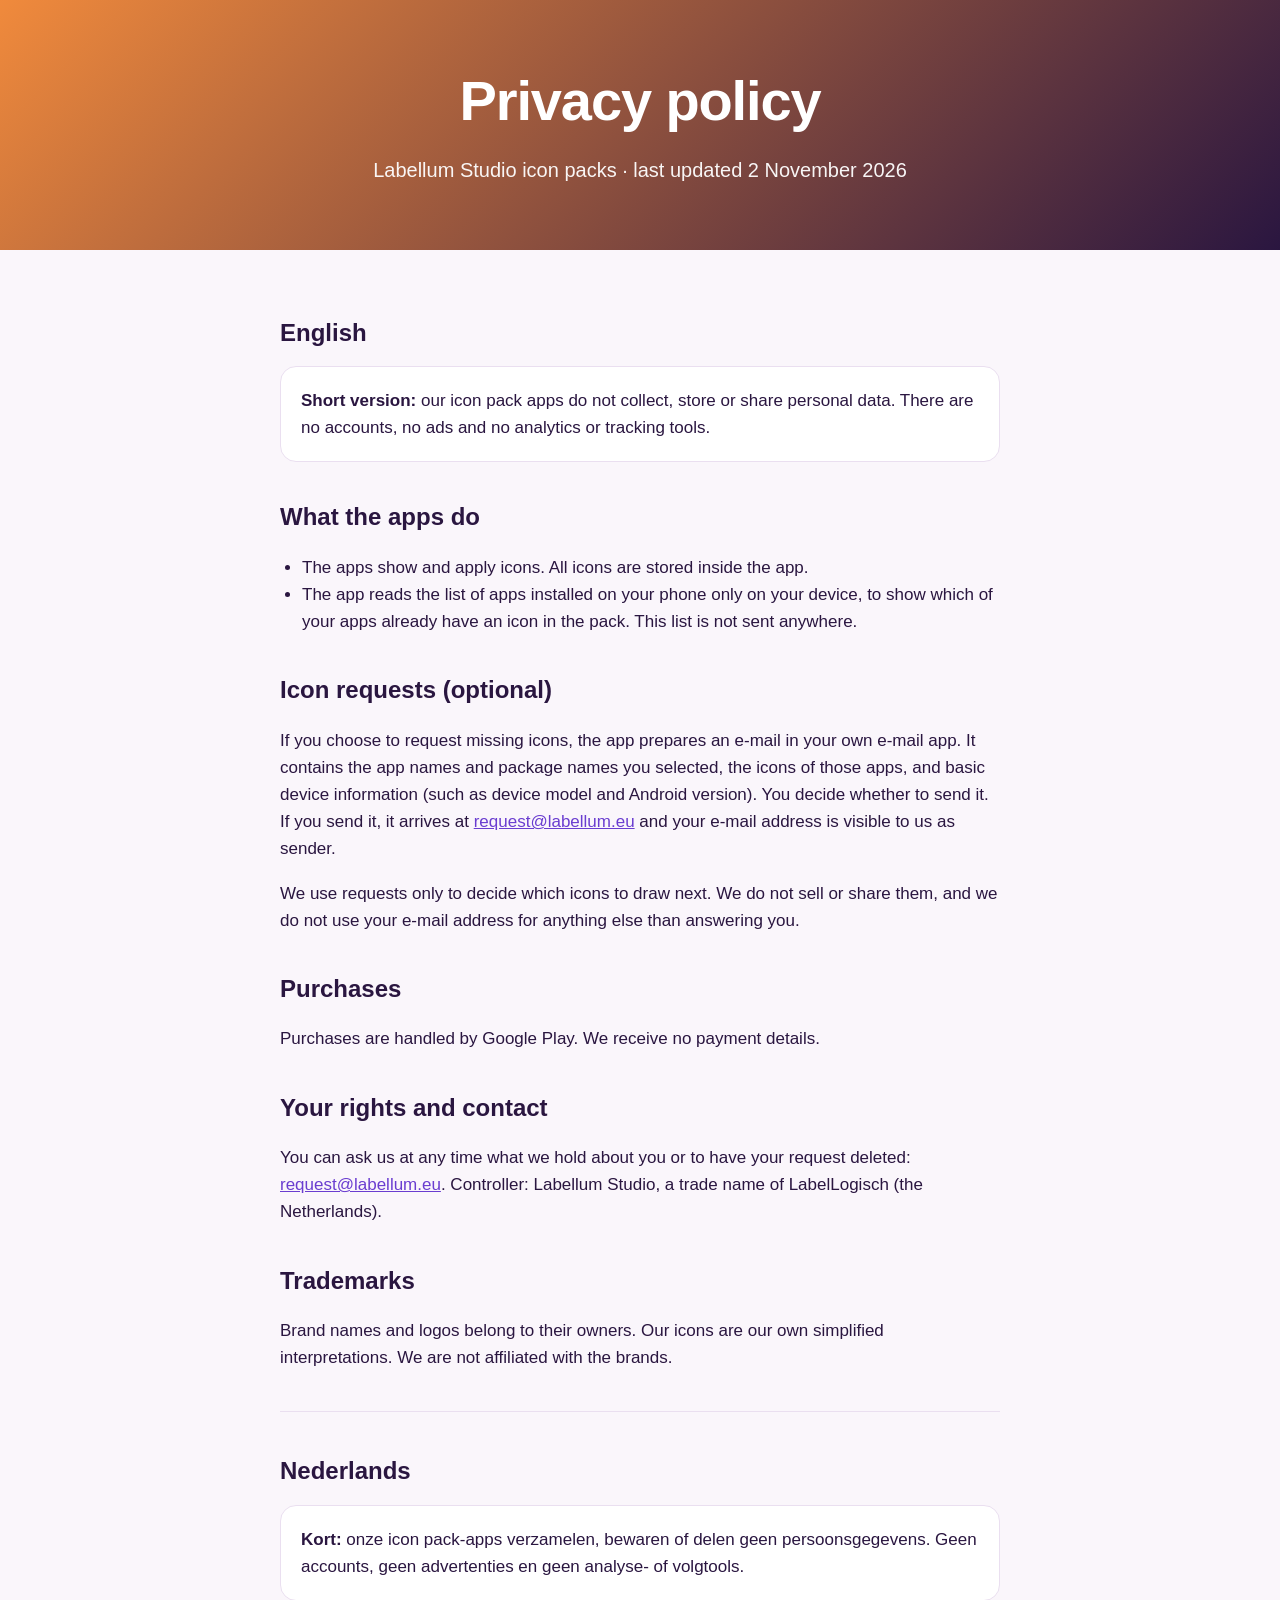
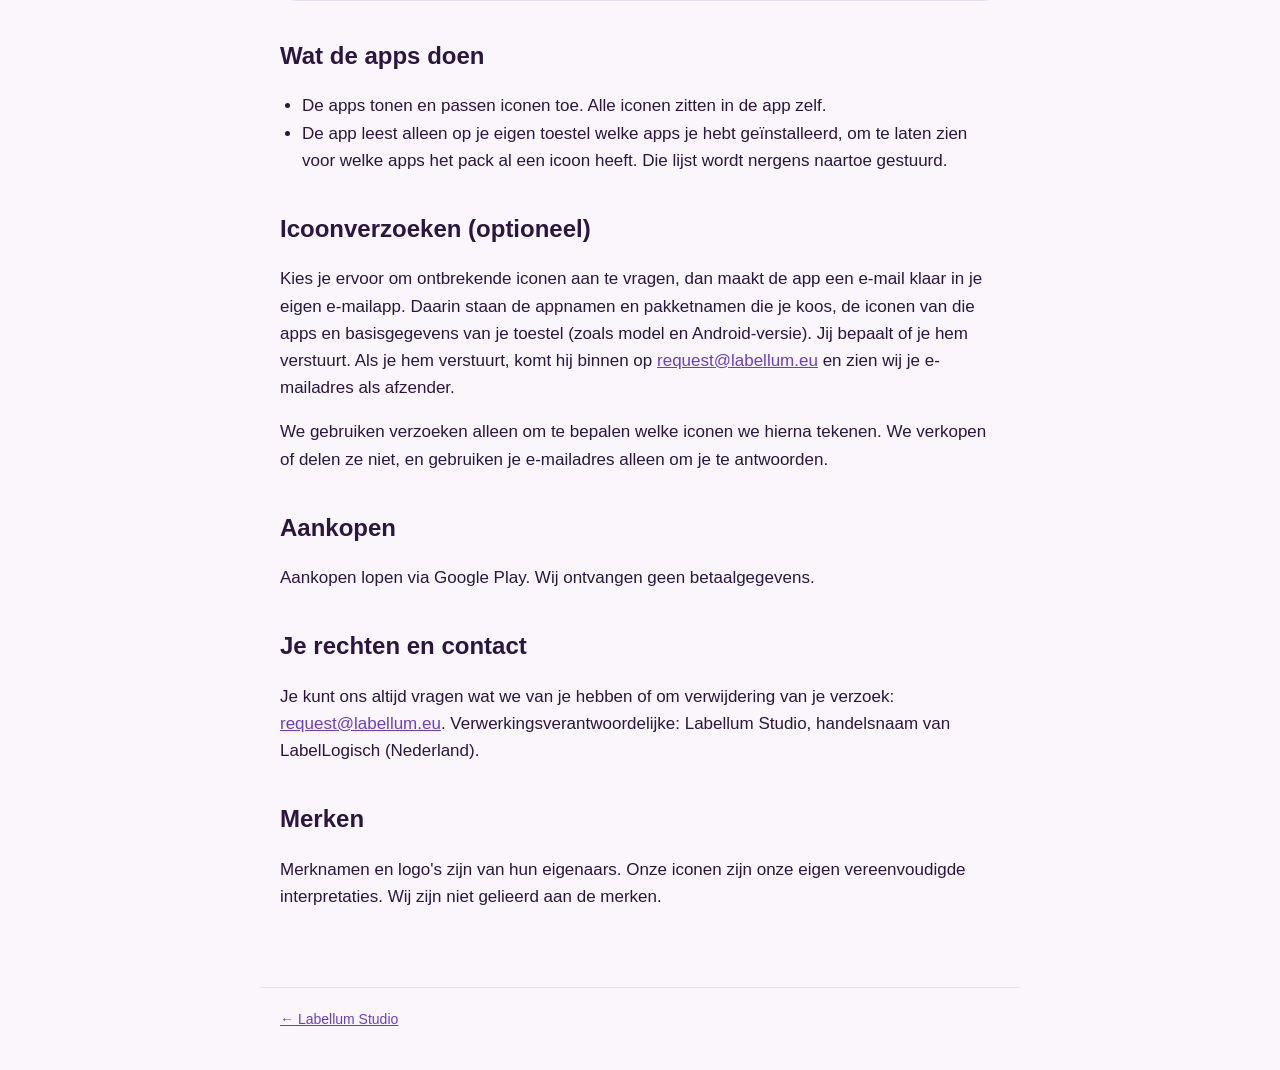
==== privacy.html @ cb45b7c8 "Labellum Studio site: home and privacy policy Co-Authored-By: Claude Sonnet 5.5 <noreply@anthropic.c" ====
<!DOCTYPE html><html lang="en"><head><meta charset="utf-8"><meta name="viewport" content="width=device-width,initial-scale=1"><title>Privacy policy – Labellum Studio</title><link rel="stylesheet" href="style.css"></head><body>
<header><h1>Privacy policy</h1><p>Labellum Studio icon packs · last updated 2 November 2026</p></header>
<main>
<h2>English</h2>
<div class="card"><b>Short version:</b> our icon pack apps do not collect, store or share personal data. There are no accounts, no ads and no analytics or tracking tools.</div>
<h2>What the apps do</h2>
<ul><li>The apps show and apply icons. All icons are stored inside the app.</li><li>The app reads the list of apps installed on your phone only on your device, to show which of your apps already have an icon in the pack. This list is not sent anywhere.</li></ul>
<h2>Icon requests (optional)</h2>
<p>If you choose to request missing icons, the app prepares an e-mail in your own e-mail app. It contains the app names and package names you selected, the icons of those apps, and basic device information (such as device model and Android version). You decide whether to send it. If you send it, it arrives at <a href="mailto:request@labellum.eu">request@labellum.eu</a> and your e-mail address is visible to us as sender.</p>
<p>We use requests only to decide which icons to draw next. We do not sell or share them, and we do not use your e-mail address for anything else than answering you.</p>
<h2>Purchases</h2><p>Purchases are handled by Google Play. We receive no payment details.</p>
<h2>Your rights and contact</h2><p>You can ask us at any time what we hold about you or to have your request deleted: <a href="mailto:request@labellum.eu">request@labellum.eu</a>. Controller: Labellum Studio, a trade name of LabelLogisch (the Netherlands).</p>
<h2>Trademarks</h2><p>Brand names and logos belong to their owners. Our icons are our own simplified interpretations. We are not affiliated with the brands.</p>
<hr style="margin:40px 0;border:0;border-top:1px solid #eadff0">
<h2>Nederlands</h2>
<div class="card"><b>Kort:</b> onze icon pack-apps verzamelen, bewaren of delen geen persoonsgegevens. Geen accounts, geen advertenties en geen analyse- of volgtools.</div>
<h2>Wat de apps doen</h2>
<ul><li>De apps tonen en passen iconen toe. Alle iconen zitten in de app zelf.</li><li>De app leest alleen op je eigen toestel welke apps je hebt geïnstalleerd, om te laten zien voor welke apps het pack al een icoon heeft. Die lijst wordt nergens naartoe gestuurd.</li></ul>
<h2>Icoonverzoeken (optioneel)</h2>
<p>Kies je ervoor om ontbrekende iconen aan te vragen, dan maakt de app een e-mail klaar in je eigen e-mailapp. Daarin staan de appnamen en pakketnamen die je koos, de iconen van die apps en basisgegevens van je toestel (zoals model en Android-versie). Jij bepaalt of je hem verstuurt. Als je hem verstuurt, komt hij binnen op <a href="mailto:request@labellum.eu">request@labellum.eu</a> en zien wij je e-mailadres als afzender.</p>
<p>We gebruiken verzoeken alleen om te bepalen welke iconen we hierna tekenen. We verkopen of delen ze niet, en gebruiken je e-mailadres alleen om je te antwoorden.</p>
<h2>Aankopen</h2><p>Aankopen lopen via Google Play. Wij ontvangen geen betaalgegevens.</p>
<h2>Je rechten en contact</h2><p>Je kunt ons altijd vragen wat we van je hebben of om verwijdering van je verzoek: <a href="mailto:request@labellum.eu">request@labellum.eu</a>. Verwerkingsverantwoordelijke: Labellum Studio, handelsnaam van LabelLogisch (Nederland).</p>
<h2>Merken</h2><p>Merknamen en logo's zijn van hun eigenaars. Onze iconen zijn onze eigen vereenvoudigde interpretaties. Wij zijn niet gelieerd aan de merken.</p>
</main><footer><a href="index.html">← Labellum Studio</a></footer></body></html>
---- style.css ----
:root{--ink:#2a1640;--soft:#6b5a78;--acc:#f08a3c;--bg:#faf6fb;--card:#fff;--line:#eadff0}
*{box-sizing:border-box}body{margin:0;font:17px/1.6 -apple-system,BlinkMacSystemFont,"Segoe UI",Inter,Roboto,sans-serif;color:var(--ink);background:var(--bg)}
header{background:linear-gradient(135deg,#f08a3c,#2a1640);color:#fff;padding:56px 20px 64px;text-align:center}
header h1{margin:0 0 8px;font-size:clamp(34px,7vw,56px);letter-spacing:-.02em}header p{margin:0;font-size:20px;opacity:.95}
main{max-width:760px;margin:0 auto;padding:28px 20px 60px}h2{margin:36px 0 10px;font-size:24px}
.card{background:var(--card);border:1px solid var(--line);border-radius:16px;padding:20px;margin:14px 0}
.btn{display:inline-block;background:var(--acc);color:#fff;text-decoration:none;font-weight:700;padding:12px 22px;border-radius:999px;margin-top:6px}
a{color:#6a3dd0}ol,ul{padding-left:22px}.muted{color:var(--soft);font-size:15px}
footer{max-width:760px;margin:0 auto;padding:0 20px 40px;color:var(--soft);font-size:14px;border-top:1px solid var(--line);padding-top:20px}
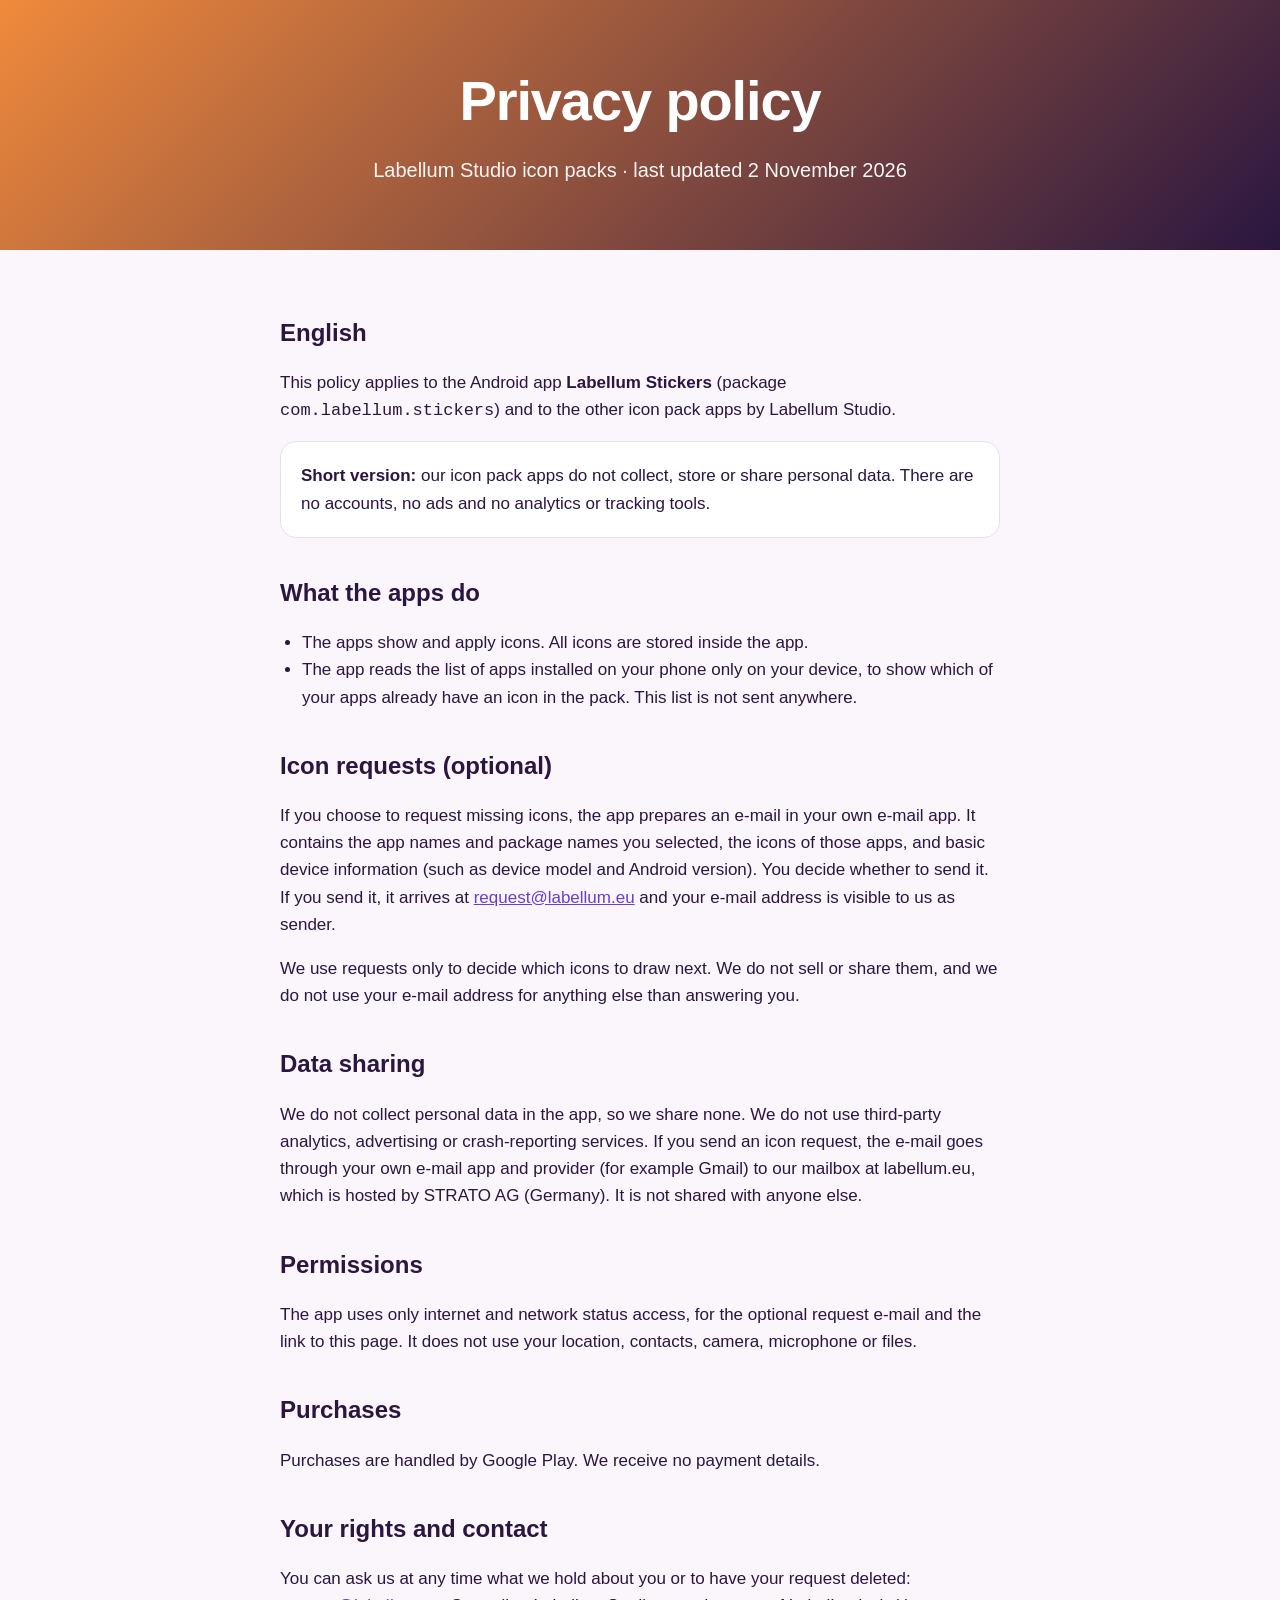
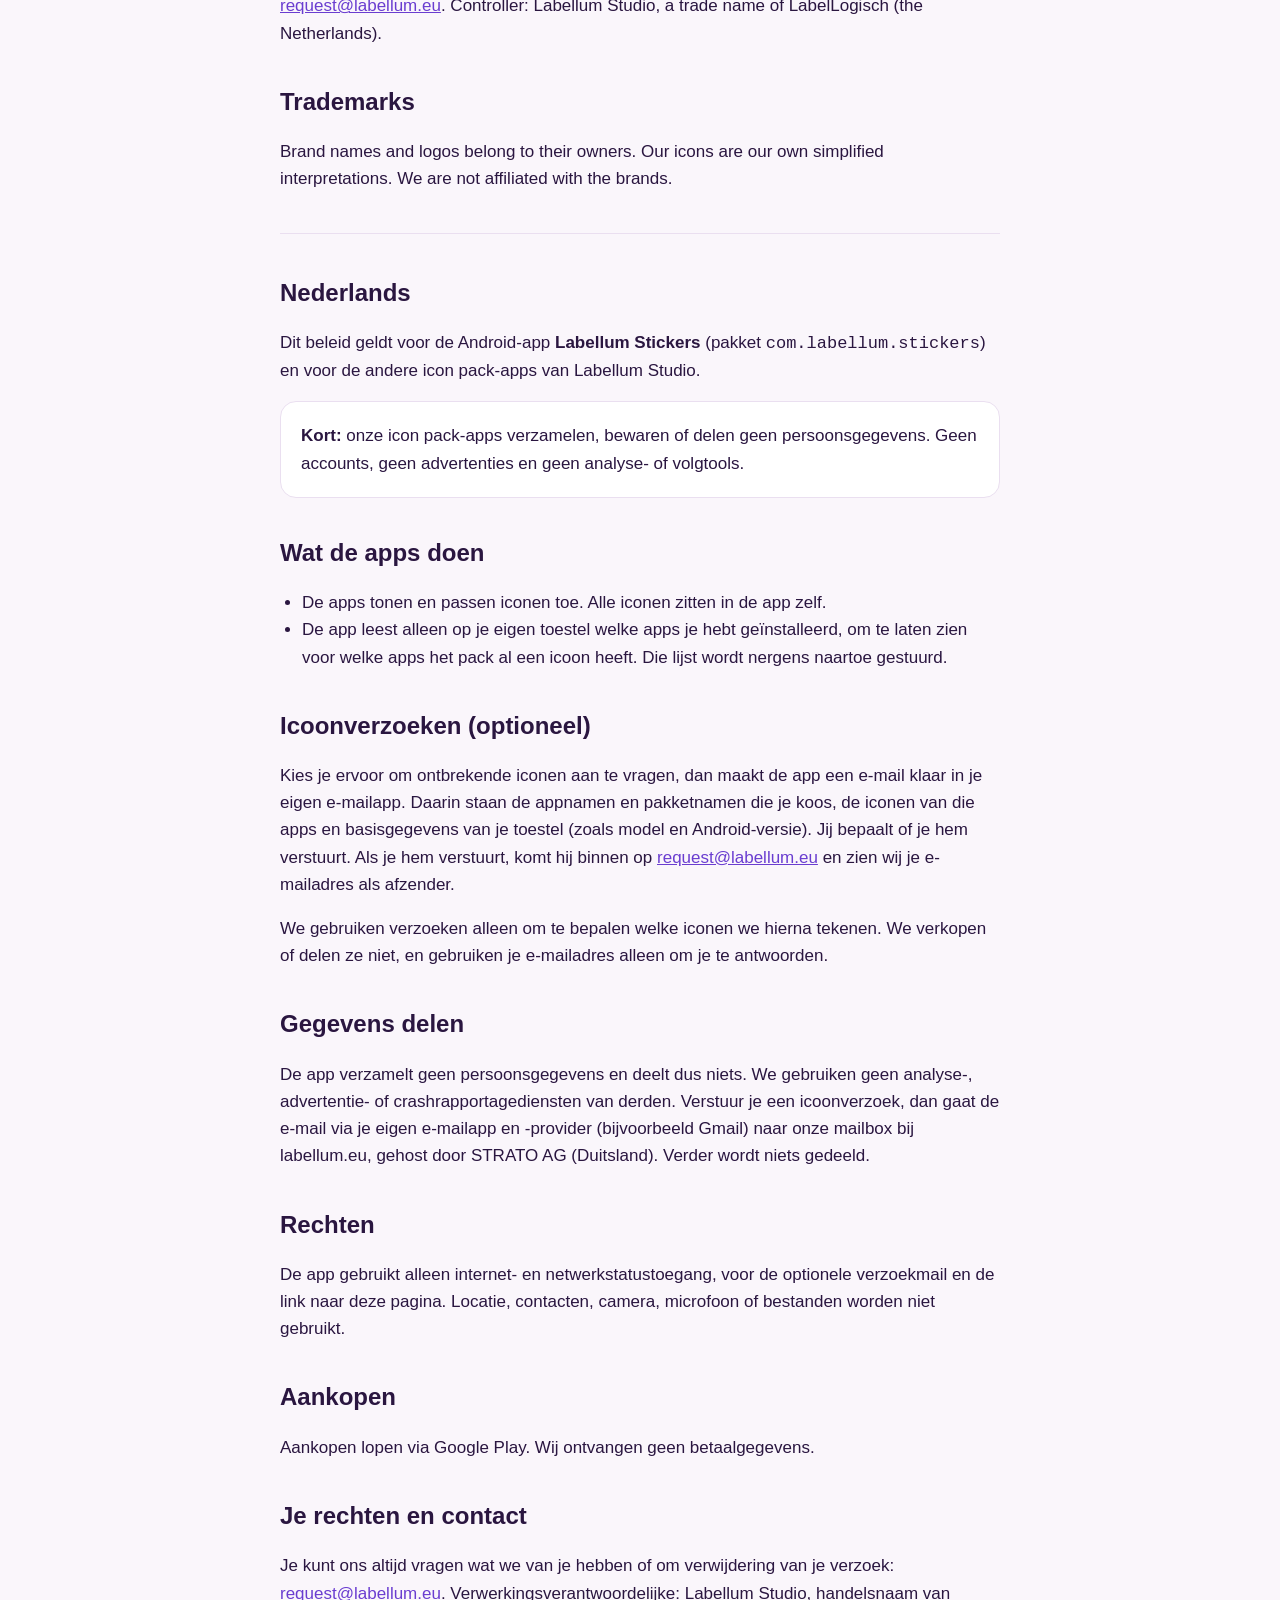
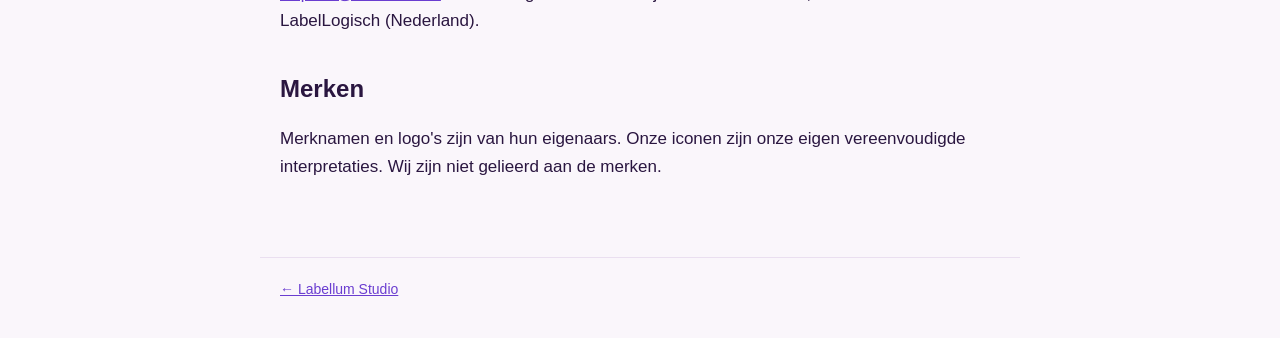
==== commit 18f7903b: "Privacybeleid: app, delen van gegevens en rechten benoemd Co-Authored-By: Claude Sonnet 5.5 <noreply" ====
--- a/privacy.html
+++ b/privacy.html
@@ -2,23 +2,29 @@
 <header><h1>Privacy policy</h1><p>Labellum Studio icon packs · last updated 2 November 2026</p></header>
 <main>
 <h2>English</h2>
+<p>This policy applies to the Android app <b>Labellum Stickers</b> (package <code>com.labellum.stickers</code>) and to the other icon pack apps by Labellum Studio.</p>
 <div class="card"><b>Short version:</b> our icon pack apps do not collect, store or share personal data. There are no accounts, no ads and no analytics or tracking tools.</div>
 <h2>What the apps do</h2>
 <ul><li>The apps show and apply icons. All icons are stored inside the app.</li><li>The app reads the list of apps installed on your phone only on your device, to show which of your apps already have an icon in the pack. This list is not sent anywhere.</li></ul>
 <h2>Icon requests (optional)</h2>
 <p>If you choose to request missing icons, the app prepares an e-mail in your own e-mail app. It contains the app names and package names you selected, the icons of those apps, and basic device information (such as device model and Android version). You decide whether to send it. If you send it, it arrives at <a href="mailto:request@labellum.eu">request@labellum.eu</a> and your e-mail address is visible to us as sender.</p>
 <p>We use requests only to decide which icons to draw next. We do not sell or share them, and we do not use your e-mail address for anything else than answering you.</p>
+<h2>Data sharing</h2><p>We do not collect personal data in the app, so we share none. We do not use third-party analytics, advertising or crash-reporting services. If you send an icon request, the e-mail goes through your own e-mail app and provider (for example Gmail) to our mailbox at labellum.eu, which is hosted by STRATO AG (Germany). It is not shared with anyone else.</p>
+<h2>Permissions</h2><p>The app uses only internet and network status access, for the optional request e-mail and the link to this page. It does not use your location, contacts, camera, microphone or files.</p>
 <h2>Purchases</h2><p>Purchases are handled by Google Play. We receive no payment details.</p>
 <h2>Your rights and contact</h2><p>You can ask us at any time what we hold about you or to have your request deleted: <a href="mailto:request@labellum.eu">request@labellum.eu</a>. Controller: Labellum Studio, a trade name of LabelLogisch (the Netherlands).</p>
 <h2>Trademarks</h2><p>Brand names and logos belong to their owners. Our icons are our own simplified interpretations. We are not affiliated with the brands.</p>
 <hr style="margin:40px 0;border:0;border-top:1px solid #eadff0">
 <h2>Nederlands</h2>
+<p>Dit beleid geldt voor de Android-app <b>Labellum Stickers</b> (pakket <code>com.labellum.stickers</code>) en voor de andere icon pack-apps van Labellum Studio.</p>
 <div class="card"><b>Kort:</b> onze icon pack-apps verzamelen, bewaren of delen geen persoonsgegevens. Geen accounts, geen advertenties en geen analyse- of volgtools.</div>
 <h2>Wat de apps doen</h2>
 <ul><li>De apps tonen en passen iconen toe. Alle iconen zitten in de app zelf.</li><li>De app leest alleen op je eigen toestel welke apps je hebt geïnstalleerd, om te laten zien voor welke apps het pack al een icoon heeft. Die lijst wordt nergens naartoe gestuurd.</li></ul>
 <h2>Icoonverzoeken (optioneel)</h2>
 <p>Kies je ervoor om ontbrekende iconen aan te vragen, dan maakt de app een e-mail klaar in je eigen e-mailapp. Daarin staan de appnamen en pakketnamen die je koos, de iconen van die apps en basisgegevens van je toestel (zoals model en Android-versie). Jij bepaalt of je hem verstuurt. Als je hem verstuurt, komt hij binnen op <a href="mailto:request@labellum.eu">request@labellum.eu</a> en zien wij je e-mailadres als afzender.</p>
 <p>We gebruiken verzoeken alleen om te bepalen welke iconen we hierna tekenen. We verkopen of delen ze niet, en gebruiken je e-mailadres alleen om je te antwoorden.</p>
+<h2>Gegevens delen</h2><p>De app verzamelt geen persoonsgegevens en deelt dus niets. We gebruiken geen analyse-, advertentie- of crashrapportagediensten van derden. Verstuur je een icoonverzoek, dan gaat de e-mail via je eigen e-mailapp en -provider (bijvoorbeeld Gmail) naar onze mailbox bij labellum.eu, gehost door STRATO AG (Duitsland). Verder wordt niets gedeeld.</p>
+<h2>Rechten</h2><p>De app gebruikt alleen internet- en netwerkstatustoegang, voor de optionele verzoekmail en de link naar deze pagina. Locatie, contacten, camera, microfoon of bestanden worden niet gebruikt.</p>
 <h2>Aankopen</h2><p>Aankopen lopen via Google Play. Wij ontvangen geen betaalgegevens.</p>
 <h2>Je rechten en contact</h2><p>Je kunt ons altijd vragen wat we van je hebben of om verwijdering van je verzoek: <a href="mailto:request@labellum.eu">request@labellum.eu</a>. Verwerkingsverantwoordelijke: Labellum Studio, handelsnaam van LabelLogisch (Nederland).</p>
 <h2>Merken</h2><p>Merknamen en logo's zijn van hun eigenaars. Onze iconen zijn onze eigen vereenvoudigde interpretaties. Wij zijn niet gelieerd aan de merken.</p>
